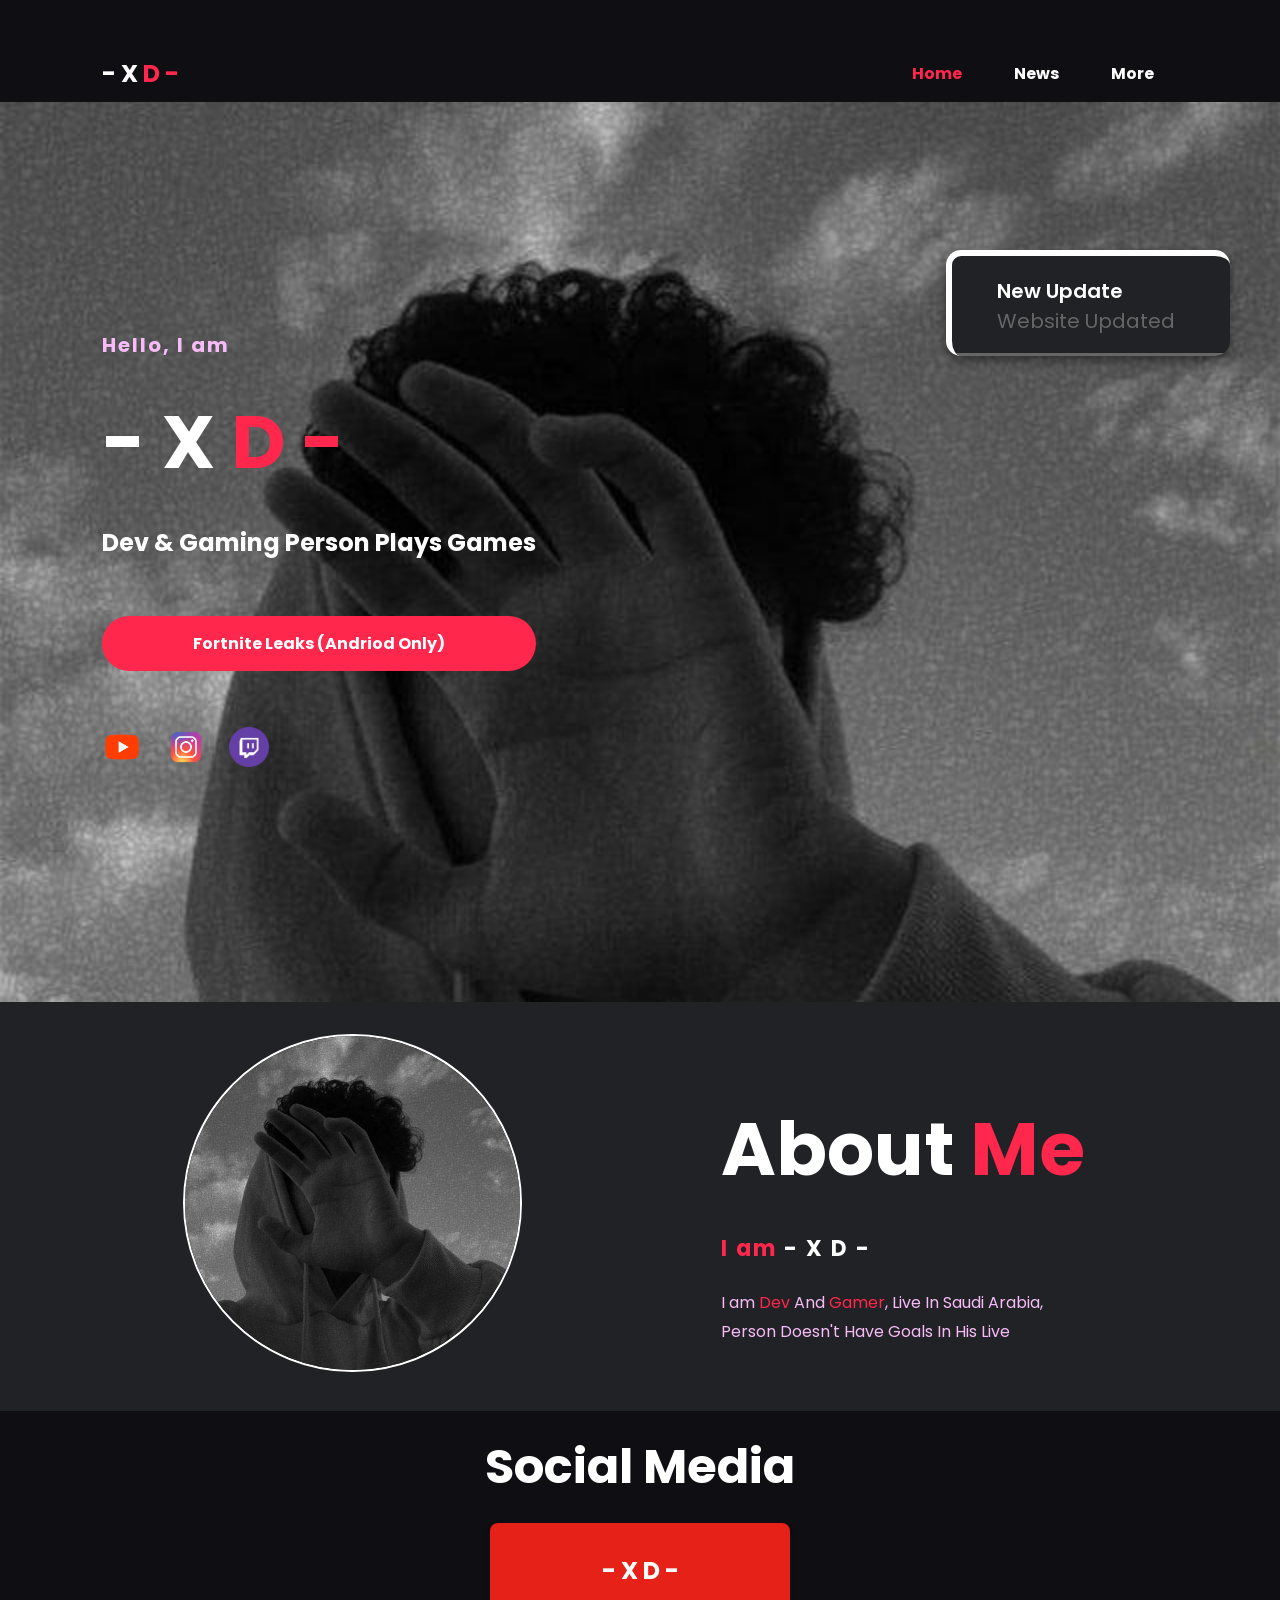
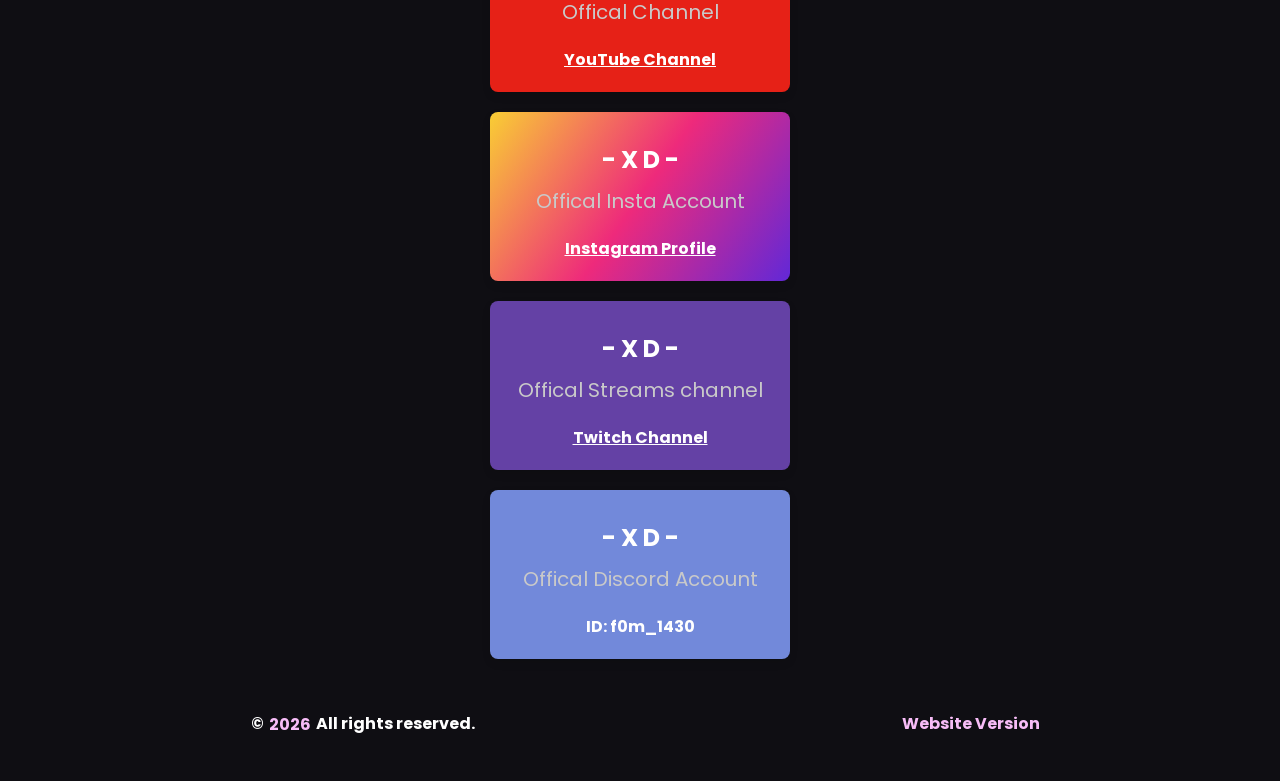
==== index.html @ 6d47ca3b "Update index.html" ====
<!DOCTYPE html>
<html lang="en">
<head>
    <meta charset="UTF-8">
    <meta http-equiv="X-UA-Compatible" content="IE=edge">
    <meta name="viewport" content="width=device-width, initial-scale=1.0">
    <!-- Css -->
    <link rel="stylesheet" href="css/style.css">
    <link rel="stylesheet" href="css/sidebar.css">
    <link rel="stylesheet" href="css/alert.css">
    <link rel="stylesheet" href="css/news.css">
    <link rel="stylesheet" href="css/header.css">
    <script src="loader.js"></script>
    <link rel="stylesheet" href="css/loader.css">
    <!-- End -->
    <script src="https://code.jquery.com/jquery-3.6.4.js"></script>
    <title>- X D -</title>
    <meta name="description" content="- X D - Offical Website">
    <meta name="keywords" content="F0m, - X D -">
    <link rel="icon" href="icons/img.gif">
</head>

<body>

    <div class="load-screen">
        <span class="loader"></span>
    </div>

    <div class="header">
        <header>
            <h2>- X <span> D -</span></h2>
            <ul>
                <li><a class="active" href="">Home</a></li>
                <li><a href="news.html">News</a></li>
                <li>
                    <a href="#">More</a>
                    <ul class="dropdown">
                        <li><a>Soon...</a></li>
                    </ul>
                </li>
            </ul>
        </header>
    </div>

    <!-- Side Menu -->
    <input type="checkbox" id="check">
        <label for="check">
        <a id="menu">Menu</a>
        <a id="cancel">Close</a>
        </label>
        <div class="sidebar">
            <header>- X D -</header>
            <ul>
                <i class="fas fa-clock"></i>
                <li><a href="index.html">Home</a></li>
                <li><a href="news.html">News</a></li>
            </ul>
        </div>
    <!-- End -->

    <!-- Alert -->
    <div class="toast show">
        <div class="toast-content">
            <div class="message">
                <span class="text text-1">New Update</span>
                <span class="text text-2">Website Updated</span>
            </div>
        </div>
        <div class="progress"></div>
        <script>
            $('.toast').addClass("show")
            setTimeout(function(){
                $('.toast').addClass("hide")
            }, 5000)
        </script>
    </div>
    <!-- End -->

    <!-- Home -->
    <section class="home">
        <div class="content">
            <div class="container-texts">
                <h4 id="test">Hello, I am</h4>
                <h1>- X<span> D -</span></h1>
                <h3>Dev & Gaming Person Plays Games</h3>

                <a href="https://f0m14.github.io/fn-leaks" class="btn" target="_blank">Fortnite Leaks (Andriod Only)</a>
                <div class="social">
                    
                    <a href="https://youtube.com/@F0m_1430" target="_blank"><img src="images/icons/youtube.png"></a>
                    <a href="https://www.instagram.com/f0m_1430/" target="_blank"><img src="images/icons/instagram.png"></a>
                    <a href="https://www.twitch.tv/f0m_14" target="_blank"><img src="images/icons/twitch.png"></a>
                </div>
            </div>
        </div>
    </section>

    <section class="about">
        <div class="container-images">
            <img src="images/f0m.jpg" class="floating" alt="- X D - Avatar">
        </div>
        <div class="container-texts">
            <h1>About <span>Me</span></h1>
            <h5> <span>I am </span>- X D -</h5>
            <p>
                I am <span>Dev</span> And <span>Gamer</span>, Live In Saudi Arabia, Person Doesn't Have Goals In His Live</a>
            </p>
        </div>
    </section>

    <section class="social-media">
        <h2>Social Media</h2>
        <div class="cardDis">
            <div class="card youtube">
                <!-- <img src="images/f0m.jpg" alt="Profile Picture"> -->
                <h2>- X D -</h2>
                <p>Offical Channel</p>
                <a href="http://www.youtube.com/@F0m_1430/" target="_blank">YouTube Channel</a>
              </div>
            
              <div class="card insta">
                <!-- <img src="images/f0m.jpg" alt="Profile Picture"> -->
                <h2>- X D -</h2>
                <p>Offical Insta Account</p>
                <a href="http://www.instagram.com/f0m_1430/" target="_blank">Instagram Profile</a>
            </div>
            
              <div class="card twitch">
                <!-- <img src="images/f0m.jpg" alt="Profile Picture"> -->
                <h2>- X D -</h2>
                <p>Offical Streams channel</p>
                <a href="https://www.twitch.tv/f0m_14" target="_blank">Twitch Channel</a>
              </div>
    
              <div class="card discord">
                <!-- <img src="images/f0m.jpg" alt="Profile Picture"> -->
                <h2>- X D -</h2>
                <p>Offical Discord Account</p>
                <a>ID: f0m_1430</a>
              </div>
        </div>
    </section>

    <footer class="footer">
        <h6>©<p id="currentYear"></p> All rights reserved.</h6>
        <a href="news.html">Website Version</a>
    </footer>
    <script>
        const currentYear = new Date().getFullYear();
        document.getElementById('currentYear').innerHTML = currentYear;
    </script>
</body>
</html>
---- css/style.css ----
@import url('https://fonts.googleapis.com/css2?family=Poppins:ital,wght@0,100;0,200;0,300;0,400;0,500;0,600;0,700;0,800;0,900;1,100;1,200;1,300;1,400;1,500;1,600;1,700;1,800;1,900&display=swap');

*{
    margin: 0;
    padding: 0;
    box-sizing: border-box;
    scroll-behavior: smooth;
}

html{
    font-family: 'Poppins', sans-serif;
    font-size: 16px;
    color: var(--lightColor);
    /* user-select: none; */
    overflow-x: hidden;
}

:root{
    --primaryColor: #ff274b;
    --secondaryColor: #f7bcf7;
    --lightColor: #fff;
    --bgColor-1: #0F0E13;
    --bgColor-2: #212226;
    --padding: 8%;
}

body {
    /* background-image: linear-gradient(to bottom right,var(--bgColor-1),var(--bgColor-2));
    background-repeat: no-repeat;
    background-position: center;
    background-size: cover; */
    background: var(--bgColor-1);
}

.padding{
    padding: 5px;
    color: #171a1c;
}

.home{
    width: 100%;
    height: 100vh;
    display: flex;
    flex-direction: column;

    background-image: url('../images/bg/homeBG.jpg');
    background-repeat: no-repeat;
    background-size: cover;
    /* background-position: center; */
}

.home h1{
    transition: 0.6s;
    user-select: none;
}

.home h1:hover{
    transform: translateX(15%);
    color: var(--primaryColor);
}

.title {
    display: flex;
    justify-content: center;
    color: white;
    font-size: 2.2em;
    font-weight: 700;
    margin-bottom: 30px;
    text-transform: uppercase;
}

.des {
    display: flex;
    justify-content: center;
    color: white;
    font-size: 1.4em;
    font-weight: 500;
    margin-bottom: 25px;
}

.floating{
    position: relative;
    animation: float 3s ease-in-out infinite;
}

@keyframes float {
    0%{transform: translateY(10%);}
    50%{transform: translateY(-10%);}
    100%{transform: translateY(10%);}
}

span{
    color: var(--primaryColor);
}

h1{
    font-size: 4.65rem;
    margin: 1.7rem 0;
}

h3{
    font-size: 1.5rem;
    margin-bottom: 3.5rem;
}

h4{
    font-size: 1.25rem;
    letter-spacing: 0.12rem;
    color: var(--secondaryColor);
}

h5{
    font-size: 1.37rem;
    margin-bottom: 1.5rem;
    letter-spacing: 2px;
}

a{
    color: var(--secondaryColor);
    text-decoration: none;
    font-weight: bold;
}

p{
    color: var(--secondaryColor);
    /* letter-spacing: 1px; */
    line-height: 1.8rem;
    font-size: 1rem;
}

.btn{
    background-color: var(--primaryColor);
    color: var(--lightColor);
    text-decoration: none;
    text-align: center;
    display: flex;
    flex-direction: column;
    font-weight: bold;
    margin-bottom: 8px;
    padding: 0.81rem 1.87rem;
    border-radius: 30px;
    border: 2px solid transparent;
    transition: 0.6s;
}

.btn:hover{
    background-color: transparent;
    border: 2px solid var(--primaryColor);
}

.content{
    flex-grow: 1;
    padding: var(--padding);
    display: flex;
    align-items: center;
    justify-content: space-between;
}

.social{
    margin-top: 3.5rem;
}

.social img{
    margin-right: 1.2rem;
    width: 2.5rem;
    transition: 0.4s;
}

.social img:hover{
    transform: scale(1.2);
}

.about{
    background-color: var(--bgColor-2);
    padding: 2rem var(--padding);
    display: flex;
    align-items: center;
    justify-content: space-around;
}

.about .container-images {
    width: 35%;
}

.about .container-images img {
    width: 90%;
    border-radius: 50%;
    border: var(--lightColor) 2px solid;
}

.about .container-texts{
    width: 35%;
}

.social-media{
    margin-left: auto;
    margin-right: auto;
    text-align: center;
    justify-content: center;
    align-items: center;
}

.social-media h2{
    font-size: 48px;
    margin-top: 20px;
    margin-bottom: 10ox;
}
.cardDis{
    display: block;
}
.card {
    max-width: 300px;
    padding: 20px;
    box-shadow: 0 4px 8px rgba(0, 0, 0, 0.1);
    text-align: center;
    background-color: #fff;
    border-radius: 8px;
    margin: 20px;
  }
  
  /* .card img {
    width: 150px;
    height: 150px;
    border-radius: 50%;
    object-fit: cover;
    margin-bottom: 15px;
  } */
  
  .card h2 {
    font-size: 24px;
    margin: 10px 0;
    /* color: #; */
  }
  
  .card p {
    font-size: 20px;
    margin-bottom: 20px;
    color: #c9c9c9;
  }

  .card a{
    text-decoration:underline;
    color: #fff;
  }
  
  .card.youtube {
    margin-left: auto;
    margin-right: auto;
    background-color: #E62117;
  }
  .card.insta {
    margin-left: auto;
    margin-right: auto;
    background: linear-gradient(125deg, #f9ce34, #ee2a7b, #6228d7);
  }
  .card.twitch {
    margin-left: auto;
    margin-right: auto;
    background-color: #6441a5;
  }
  .card.discord {
    margin-left: auto;
    margin-right: auto;
    background-color: #7289da;
  }
  .card.discord a {
    text-decoration: none;
  }

footer{
    background-color: var(--bgColor-1);
    color: var(--lightColor);
    padding: 2em;
    display: flex;
    flex-direction: row;
    justify-content: space-around;
}

.footer a{
    transition: 0.6s;
    border-radius: 4px;
}

.footer a:hover{
    transform: scale(1.15);
}

.footer p{
    margin-left: 5px;
    margin-right: 5px;
}

.footer h6{
    display: flex;
    flex-direction: row;
    font-size: medium;
    margin: 0 10px 10px;
}

/*---MIDEA---*/

@media screen and (max-width: 575px){
    /* :root{
        --padding: 1.5rem;
    } */

    html{
        font-size: 13px;
        max-width: 100%;
    }

    .about .container-images {
        display: none;
    }

    .about .container-texts{
        width: 100%;
    }
}
---- css/sidebar.css ----
.sidebar{
    position:absolute;
    left: -250px;
    width: 250px;
    height: 100%;
    z-index: 999;
    background: #22282a;
    transition: all 0.5s ease;
}

.sidebar header{
    font-size: 22px;
    color: white;
    text-align: center;
    line-height: 70px;
    background: #171a1c;
    user-select: none;
}

.sidebar ul a{
    display: block;
    height: 100%;
    width: 100%;
    line-height: 65px;
    font-size: 20px;
    color: white;
    padding-left: 40px;
    box-sizing: border-box;
    border-top: 1px solid rgba(255, 255, 255, .1);
    border-bottom: 1px solid black;
    transition: 0.4s;
}

.sidebar ul li:hover a{
    padding-left: 50px;
}

.sidebar ul a i{
    margin-right: 16px;
    list-style-type: none;
}

#check{
    display: none;
}

label #menu,label #cancel{
    position: absolute;
    cursor: pointer;
    color: #fff;
    background: #22282a;
    border-radius: 3px;

    /* PC USERS */
    display: none;
}

label #menu{
    left: 40px;
    top: 100px;
    font-size: 13px;
    color: white;
    padding: 6px 12px;
    transition: all 0.5s;
}

label #cancel{
    z-index: 1111;
    left: -195px;
    top: 100px;
    font-size: 13px;
    color: #fff;
    padding: 4px 9px;
    transition: all 0.5s ease;
}

#check:checked ~ .sidebar{
    left: 0;
}

#check:checked ~ label #menu{
    left: 250px;
    opacity: 0;
    pointer-events: none;
}

#check:checked ~ label #cancel{
    left: 195px;
}

@media (max-width: 641px){
    label #menu,label #cancel{
        display: flex;
        transform: translateY(-250%);
    }
}
---- css/alert.css ----
.toast.show{
    position: fixed;
    top: 250px;
    right: 50px;
    border-radius: 15px;
    z-index: 9999;
    background: #212226;
    padding: 20px 35px 20px 25px;
    box-shadow: 0 5px 10px rgba(0, 0, 0, 0.4);
    border-left: 6px solid #fff;
    border-top: 6px solid #fff;
    overflow: hidden;
}

.toast.hide{
    animation: hide_slide 1s ease forwards;
}

@keyframes hide_slide{
    40%{transform: translateX(0%);}
    80%{transform: translateX(-10%);}
    100%{transform: translateX(150%); display: none;}
}


.toast .toast-content{
    display: flex;
    align-items: center;
}

.toast-content .message{
    display: flex;
    flex-direction: column;
    margin: 0 20px;
}

.message .text{
    font-size: 20px;
    font-weight: 400;
    color: #666;
}

.message .text.text-1{
    font-weight: 600;
    color: #fff;
}

.toast .progress{
    position: absolute;
    bottom: 0;
    left: 0;
    height: 3px;
    width: 100%;
    background: #666;
}

.toast .progress::before{
    content: '';
    position: absolute;
    bottom: 0;
    right: 0;
    height: 100%;
    width: 100%;
    background: #fff;

    animation: progress 5s linear forwards;
}

@keyframes progress {
    100%{
        right: 100%;
    }
}

@media screen and (max-width: 575px){
    .toast.show{
        width: 100%;
        height: auto;
        left: 0;
        top: 0;
    }
}
---- css/header.css ----
.header header{
    padding-top: 2.8rem;
    padding-left: 8%;
    padding-right: 8%;
    display: flex;
    justify-content: space-between;
    align-items: center;
}

.header ul li{
    list-style-type: none;
    display: inline-block;
    margin: 1rem 1.5rem;
}

.header ul li .active{
    color: #ff274b;
    text-decoration: none;
    text-transform: capitalize;
}

.header ul li a{
    color: white;
    text-decoration: none;
    text-transform: capitalize;
    transition: 0.6s;
}

.header ul li a:hover{
    color: #ff274b;
}

.header li ul.dropdown li{
    display: block;
}

.header li ul.dropdown{
    width: 10%;
    transform: translateX(-5%);
    background: #22282a;
    position: absolute;
    z-index: 999;
    display: none;
}

.header ul li:hover ul.dropdown{
    display: block;
}



@media (max-width: 641px){
    .header header{
        display: none;
        /* left: 50%;
        transform: translateX(35%); */
    }
    .header ul li{
        display: none;
    }
}
---- css/loader.css ----
.load-screen{
    display: flex;
    align-items: center;
    justify-content: center;
    position: fixed;
    inset: 0;
    z-index: 9999;
    min-height: 90vh;
    background-color: #111;
    transition: opacity 99.9s, visibility 1s;
  }
  
  .loader{
    display: inline-block;
    width: 300px;
    height: 20px;
    border-radius: 40px;
    background-color: #fff;
    position: relative;
    overflow: hidden;
    text-align: center;
    line-height: 30px;
    color: white;
  }
  
  .loader::before{
    content: "";
    position: absolute;
    top: 0;
    left: -50px;
    width: 150%;
    height: 100%;
    background-image: linear-gradient(332deg, #0fcef5, #85f9a6);
    border-radius: inherit;
    transform: scaleX(0);
    transform-origin: left;
    animation: scale 4s infinite;
  }
  
  @keyframes scale{
    50%{
      transform: scaleX(1);
    }
    100%{
      transform: scaleX(0);
      transform-origin: right;
    }
  }
  
  .fade{
    opacity: 0;
    visibility: hidden;
  } 

  /* @media screen and (max-width: 575px){
    .loader{
      left: -12%;
      top: -12%;
    }
  } */
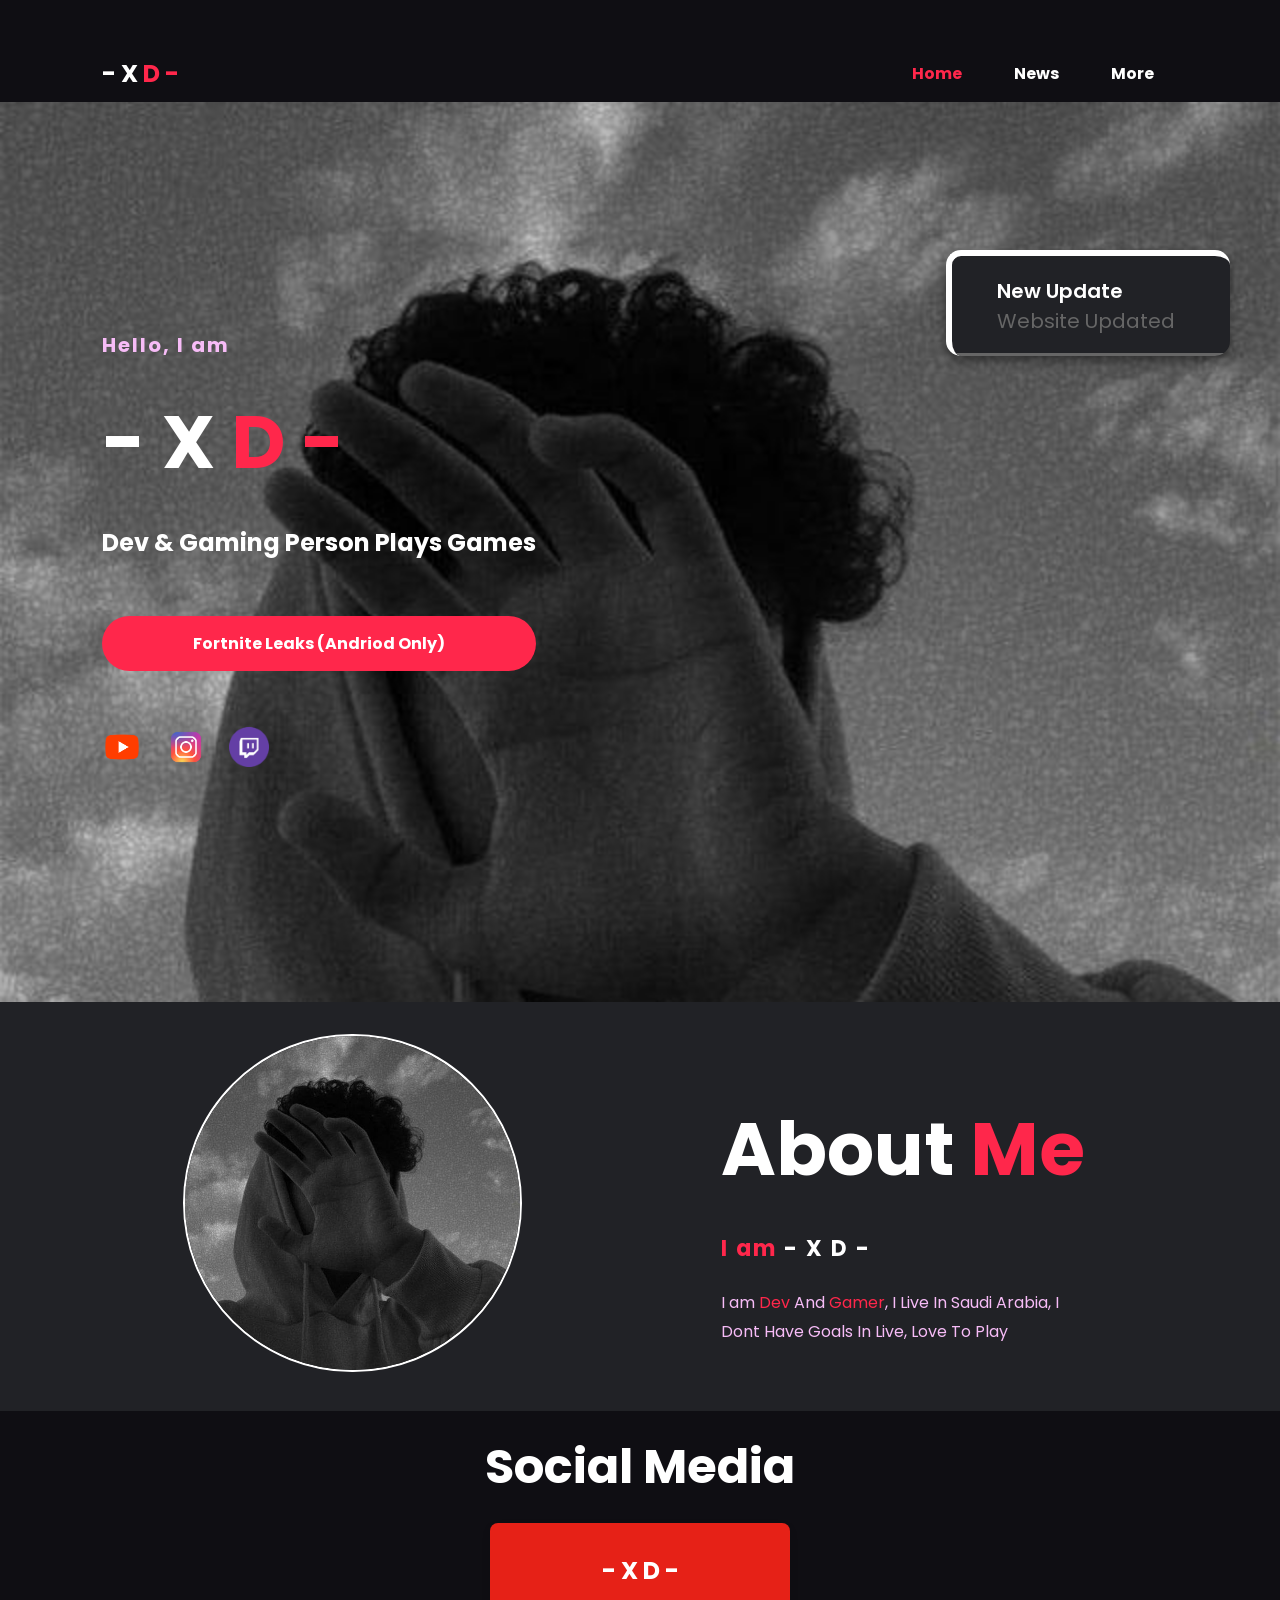
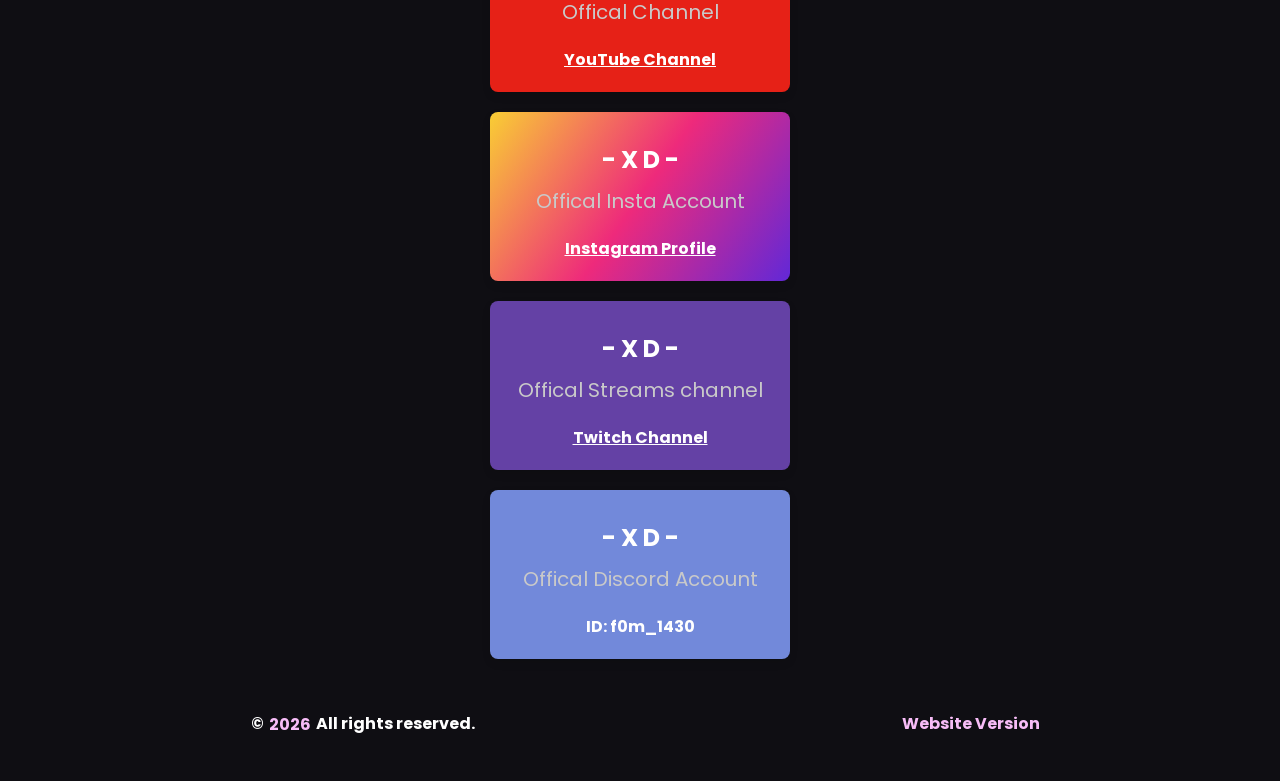
==== commit 409aed6a: "Update index.html" ====
--- a/index.html
+++ b/index.html
@@ -103,7 +103,7 @@
             <h1>About <span>Me</span></h1>
             <h5> <span>I am </span>- X D -</h5>
             <p>
-                I am <span>Dev</span> And <span>Gamer</span>, Live In Saudi Arabia, Person Doesn't Have Goals In His Live</a>
+                I am <span>Dev</span> And <span>Gamer</span>, I Live In Saudi Arabia, I Dont Have Goals In Live, Love To Play</a>
             </p>
         </div>
     </section>
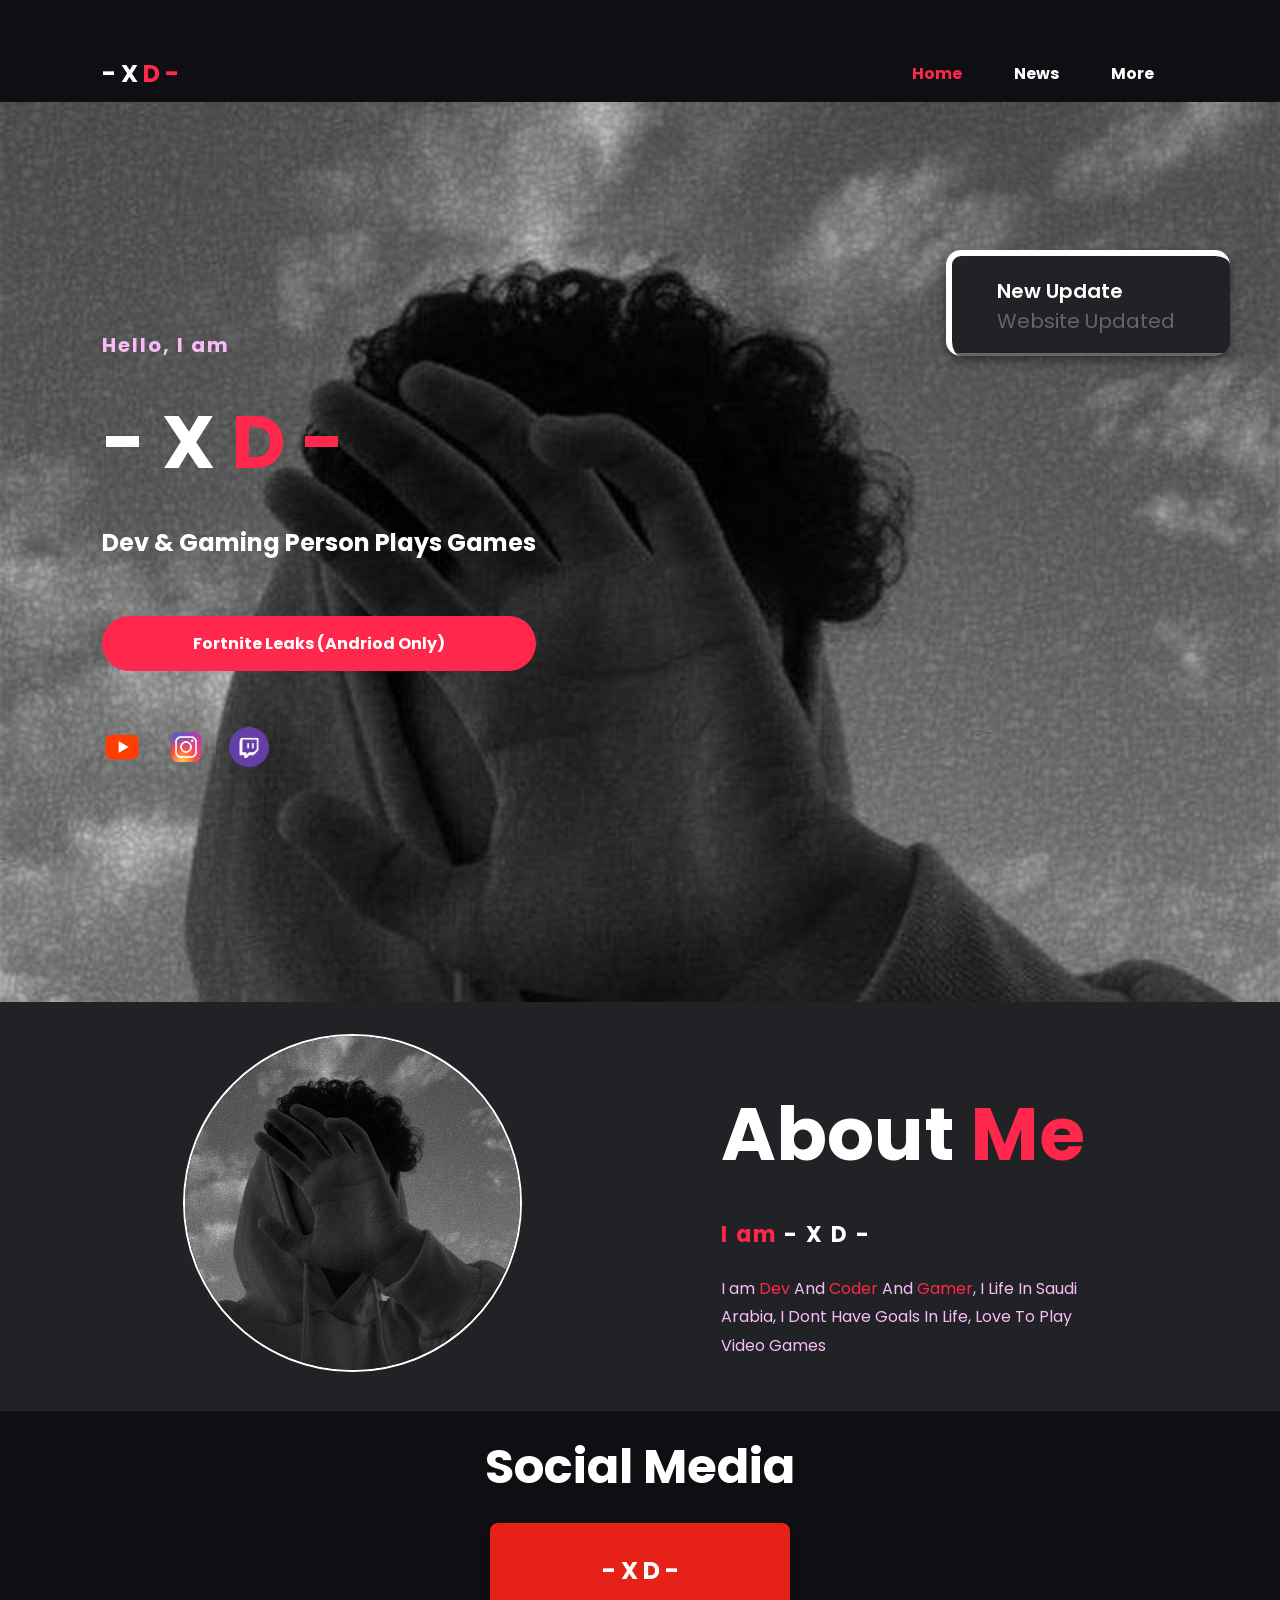
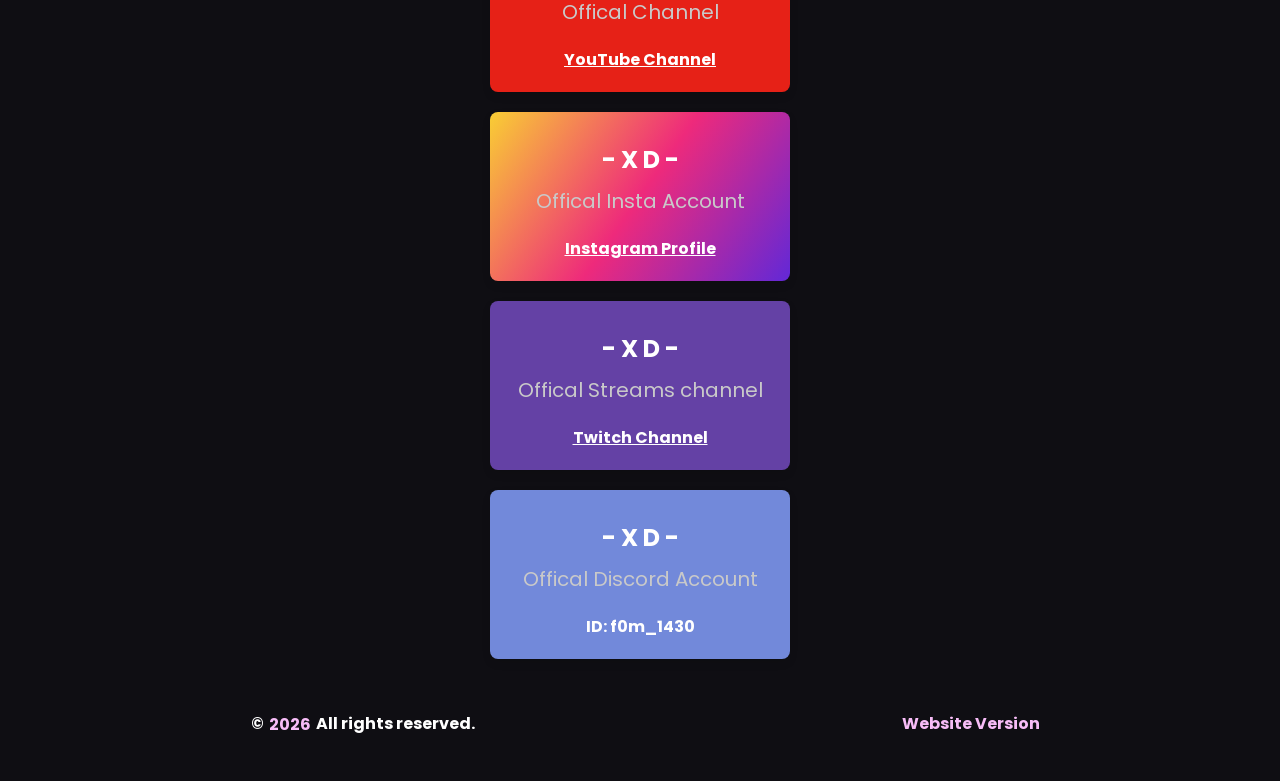
==== commit 7933fea8: "Update index.html" ====
--- a/index.html
+++ b/index.html
@@ -103,7 +103,7 @@
             <h1>About <span>Me</span></h1>
             <h5> <span>I am </span>- X D -</h5>
             <p>
-                I am <span>Dev</span> And <span>Gamer</span>, I Live In Saudi Arabia, I Dont Have Goals In Live, Love To Play</a>
+                I am <span>Dev</span> And <span>Coder</span> And <span>Gamer</span>, I Life In Saudi Arabia, I Dont Have Goals In Life, Love To Play Video Games</a>
             </p>
         </div>
     </section>
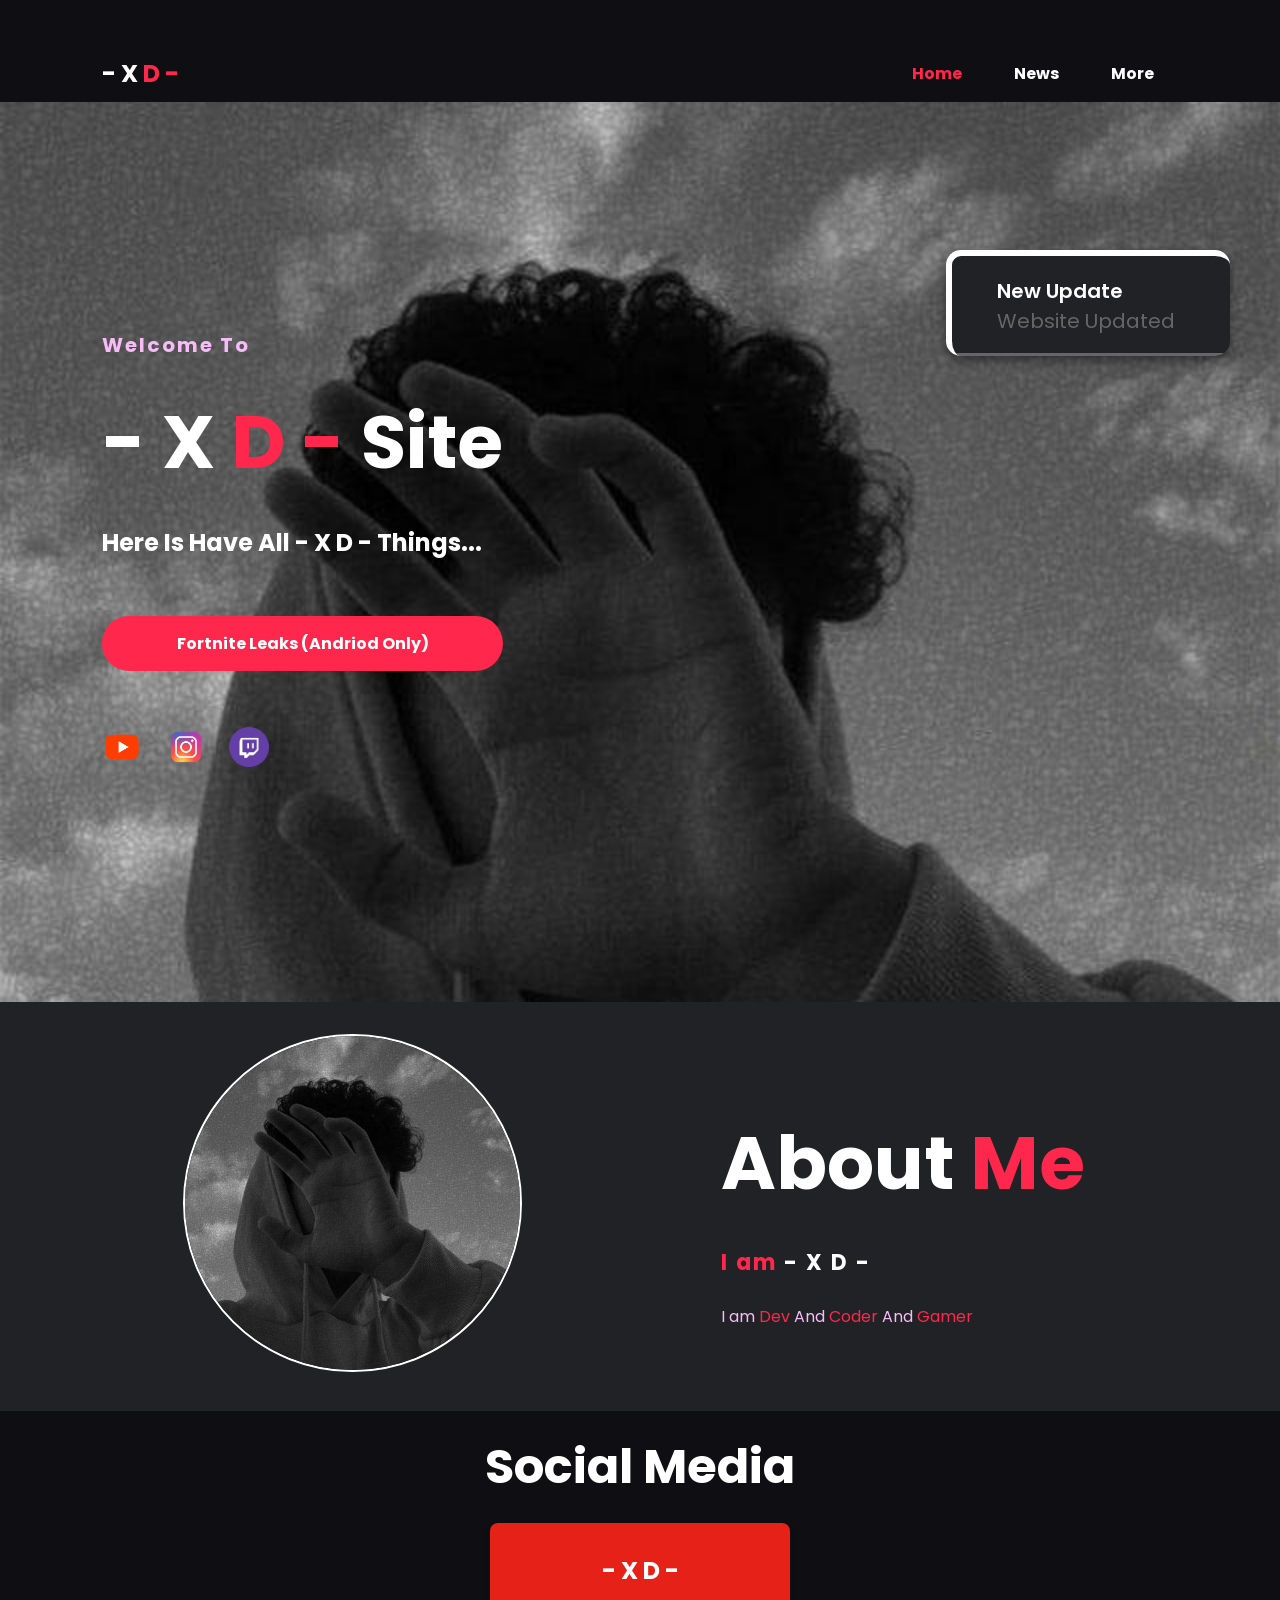
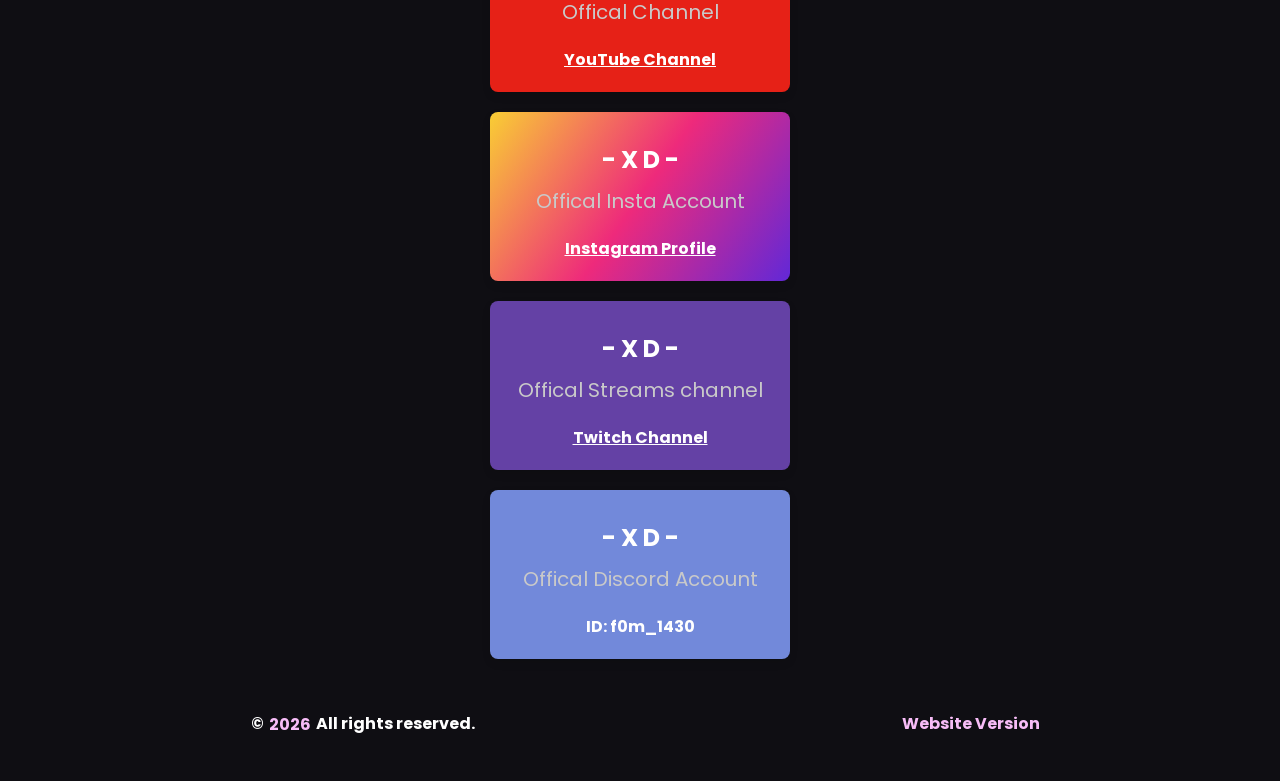
==== commit 37f8bf54: "Update index.html" ====
--- a/index.html
+++ b/index.html
@@ -80,9 +80,9 @@
     <section class="home">
         <div class="content">
             <div class="container-texts">
-                <h4 id="test">Hello, I am</h4>
-                <h1>- X<span> D -</span></h1>
-                <h3>Dev & Gaming Person Plays Games</h3>
+                <h4>Welcome To</h4>
+                <h1>- X<span> D -</span> Site</h1>
+                <h3>Here Is Have All - X D - Things...</h3>
 
                 <a href="https://f0m14.github.io/fn-leaks" class="btn" target="_blank">Fortnite Leaks (Andriod Only)</a>
                 <div class="social">
@@ -103,7 +103,7 @@
             <h1>About <span>Me</span></h1>
             <h5> <span>I am </span>- X D -</h5>
             <p>
-                I am <span>Dev</span> And <span>Coder</span> And <span>Gamer</span>, I Life In Saudi Arabia, I Dont Have Goals In Life, Love To Play Video Games</a>
+                I am <span>Dev</span> And <span>Coder</span> And <span>Gamer</span></a>
             </p>
         </div>
     </section>
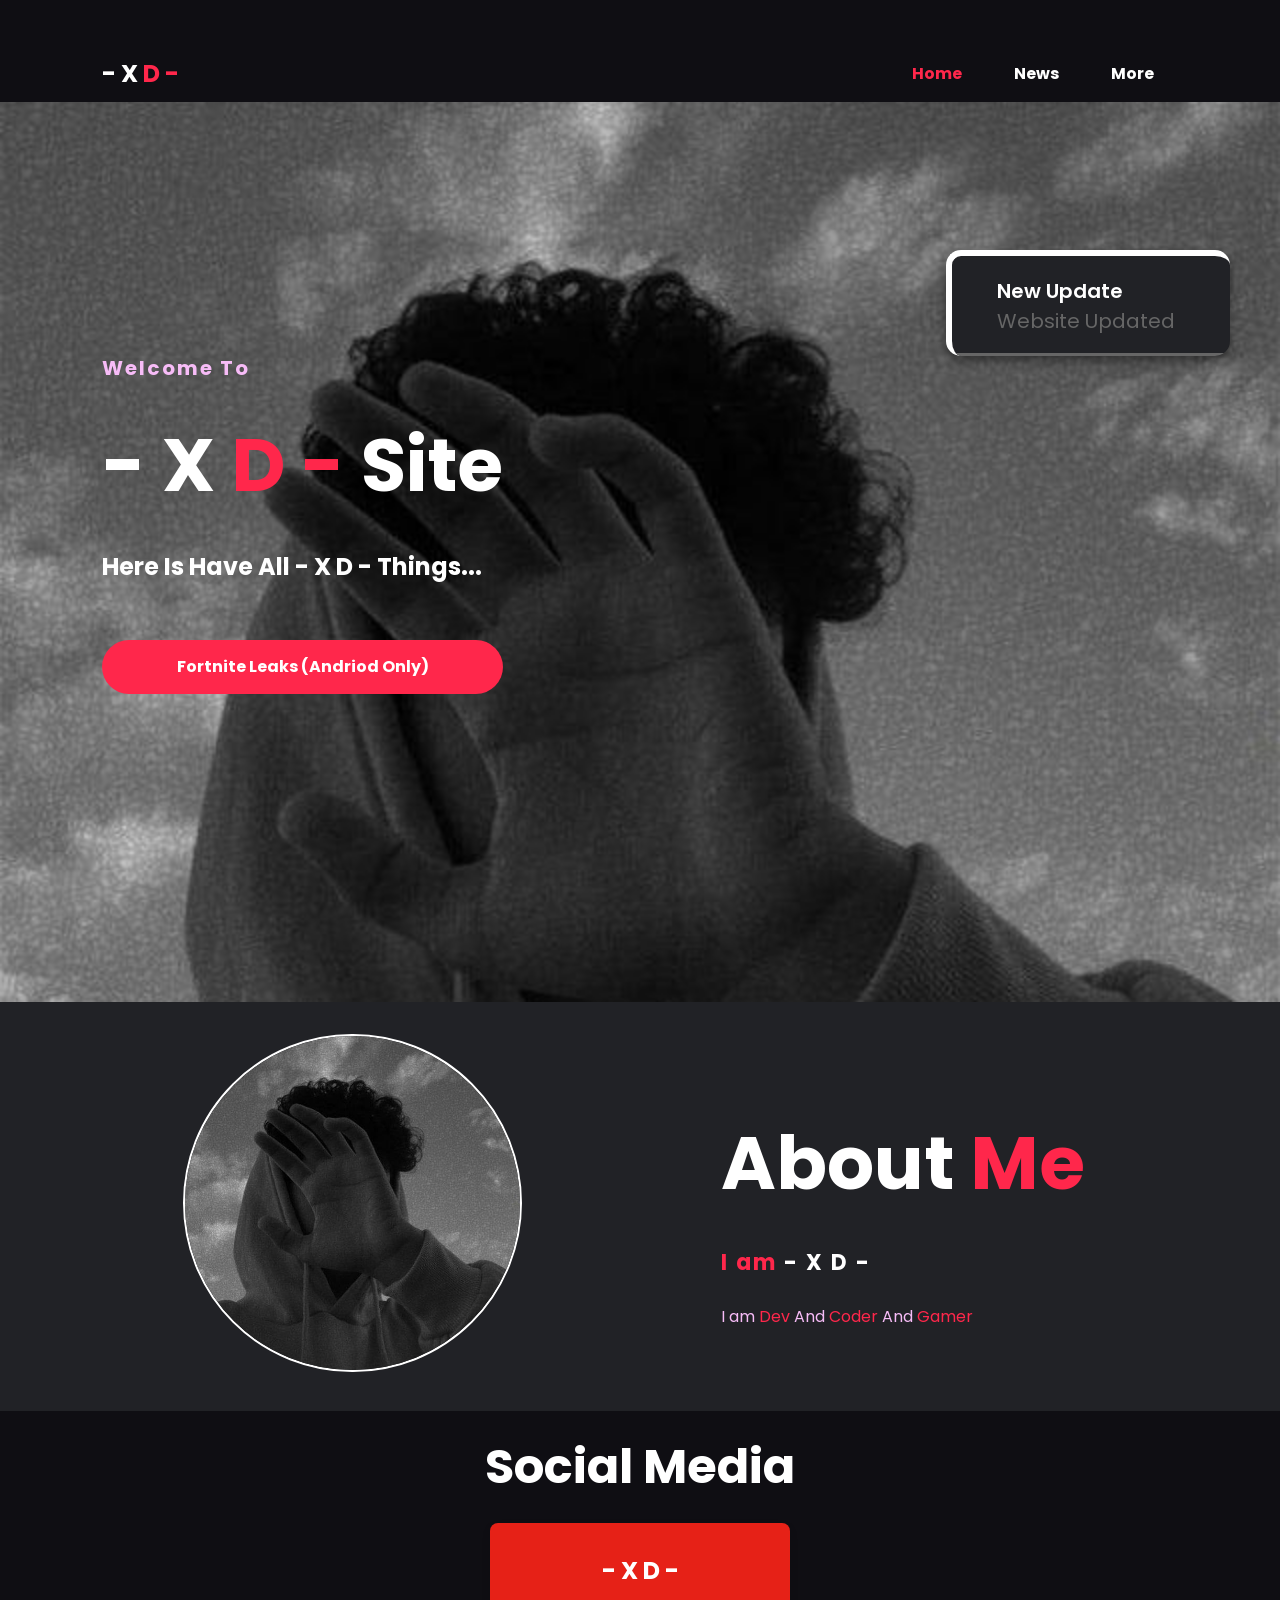
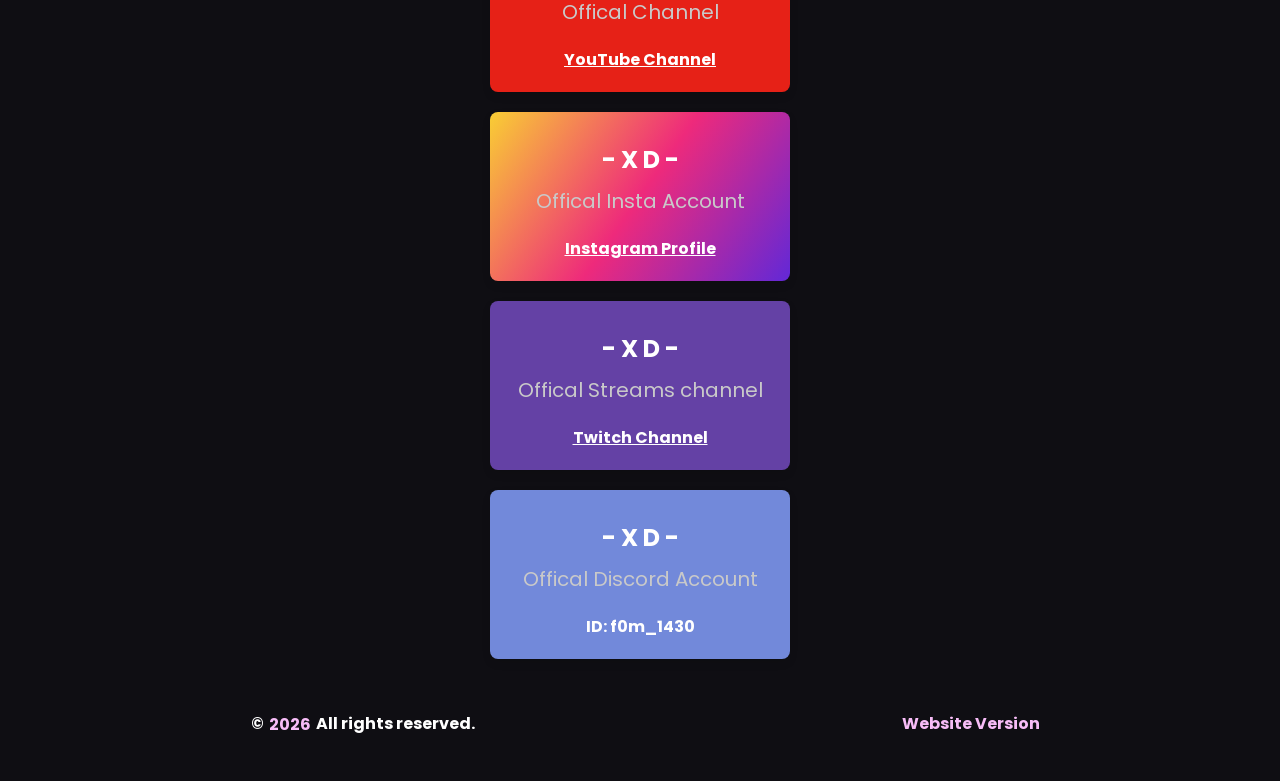
==== commit 40f64fe5: "Update index.html" ====
--- a/index.html
+++ b/index.html
@@ -87,9 +87,9 @@
                 <a href="https://f0m14.github.io/fn-leaks" class="btn" target="_blank">Fortnite Leaks (Andriod Only)</a>
                 <div class="social">
                     
-                    <a href="https://youtube.com/@F0m_1430" target="_blank"><img src="images/icons/youtube.png"></a>
+                    <!-- <a href="https://youtube.com/@F0m_1430" target="_blank"><img src="images/icons/youtube.png"></a>
                     <a href="https://www.instagram.com/f0m_1430/" target="_blank"><img src="images/icons/instagram.png"></a>
-                    <a href="https://www.twitch.tv/f0m_14" target="_blank"><img src="images/icons/twitch.png"></a>
+                    <a href="https://www.twitch.tv/f0m_14" target="_blank"><img src="images/icons/twitch.png"></a> -->
                 </div>
             </div>
         </div>
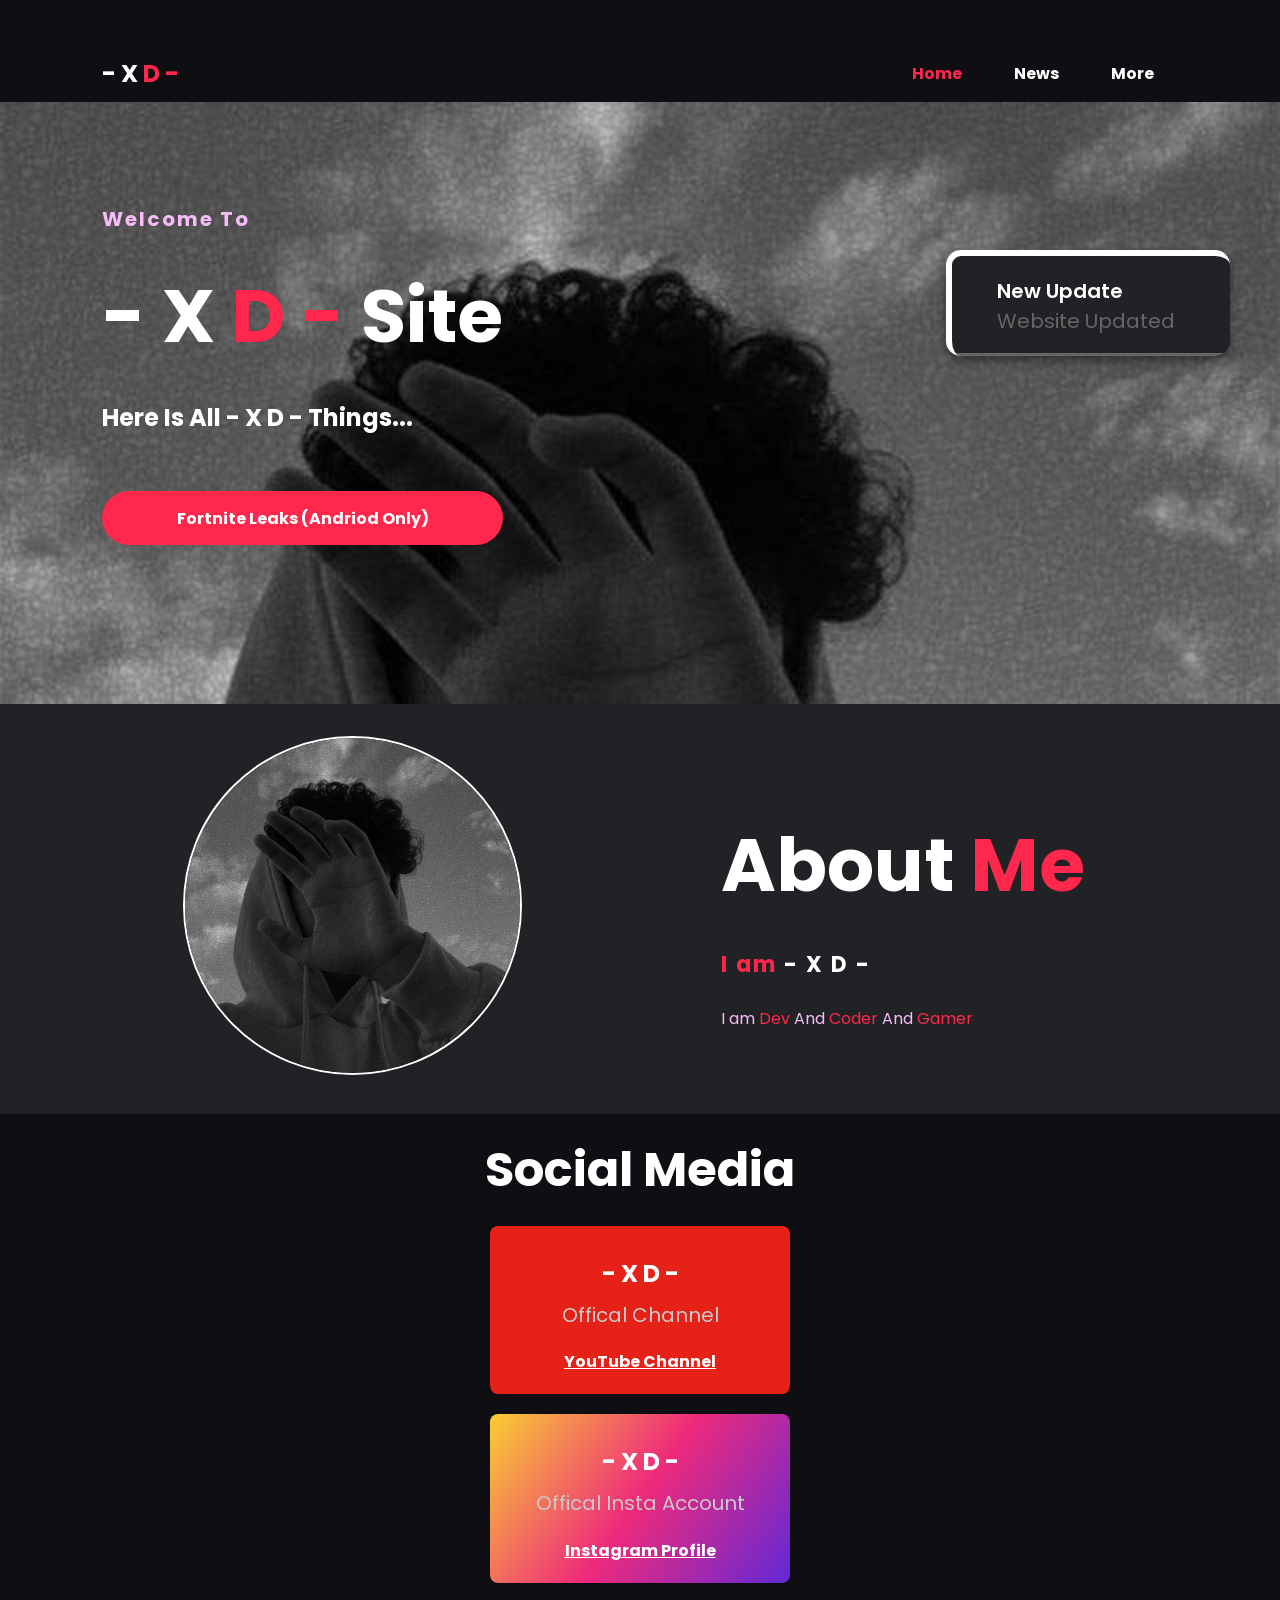
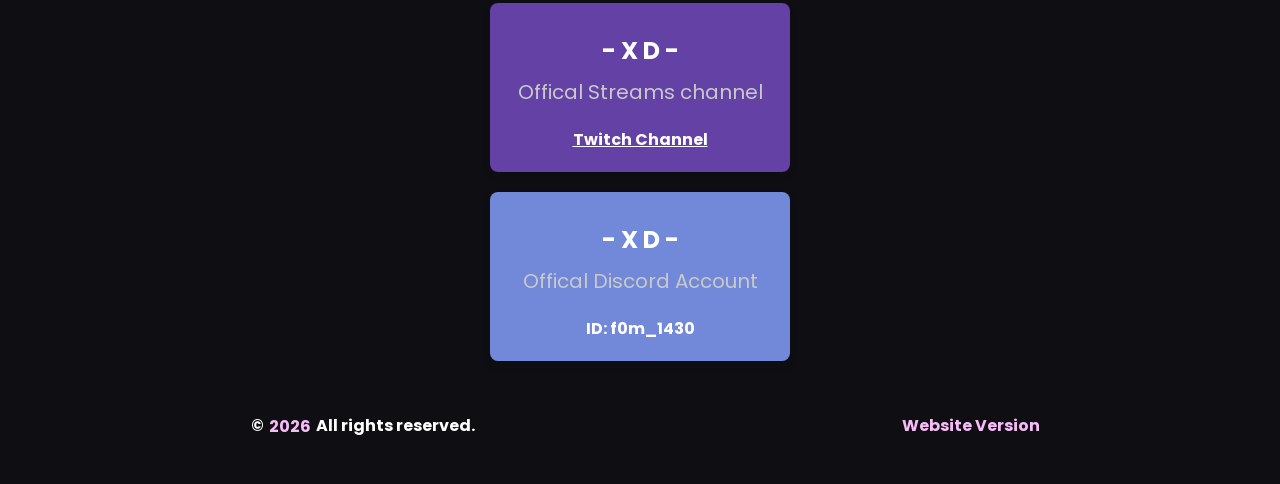
==== commit f506374f: "Update index.html" ====
--- a/index.html
+++ b/index.html
@@ -82,7 +82,7 @@
             <div class="container-texts">
                 <h4>Welcome To</h4>
                 <h1>- X<span> D -</span> Site</h1>
-                <h3>Here Is Have All - X D - Things...</h3>
+                <h3>Here Is All - X D - Things...</h3>
 
                 <a href="https://f0m14.github.io/fn-leaks" class="btn" target="_blank">Fortnite Leaks (Andriod Only)</a>
                 <div class="social">
--- a/css/style.css
+++ b/css/style.css
@@ -39,7 +39,7 @@
 
 .home{
     width: 100%;
-    height: 100vh;
+    height: auto;
     display: flex;
     flex-direction: column;
 
@@ -316,4 +316,4 @@
     .about .container-texts{
         width: 100%;
     }
-}+}
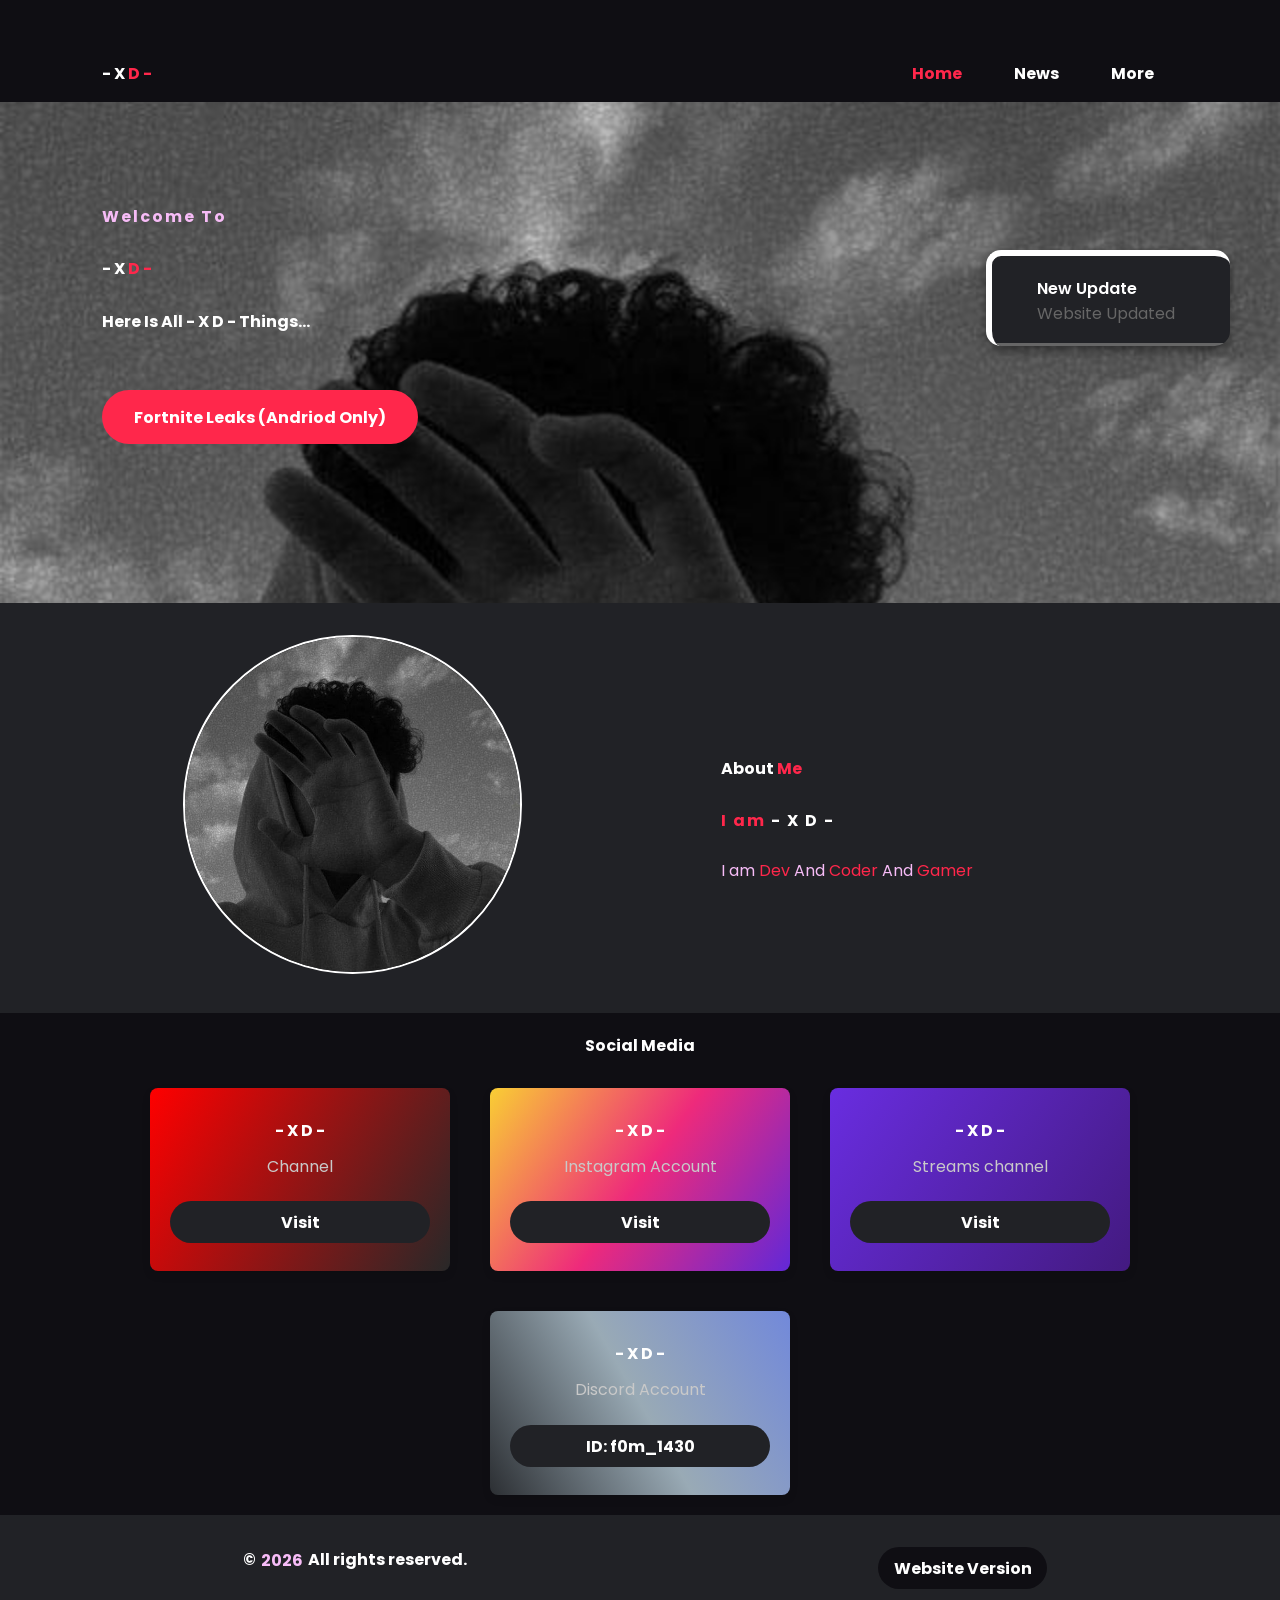
==== commit 08a315df: "Add files via upload" ====
--- a/index.html
+++ b/index.html
@@ -11,13 +11,12 @@
     <link rel="stylesheet" href="css/news.css">
     <link rel="stylesheet" href="css/header.css">
     <script src="loader.js"></script>
-    <link rel="stylesheet" href="css/loader.css">
     <!-- End -->
     <script src="https://code.jquery.com/jquery-3.6.4.js"></script>
     <title>- X D -</title>
     <meta name="description" content="- X D - Offical Website">
     <meta name="keywords" content="F0m, - X D -">
-    <link rel="icon" href="icons/img.gif">
+    <link rel="icon" href="images/f0m.jpg">
 </head>
 
 <body>
@@ -35,7 +34,7 @@
                 <li>
                     <a href="#">More</a>
                     <ul class="dropdown">
-                        <li><a>Soon...</a></li>
+                        <li><a href="settings.html">Settings</a></li>
                     </ul>
                 </li>
             </ul>
@@ -54,6 +53,7 @@
                 <i class="fas fa-clock"></i>
                 <li><a href="index.html">Home</a></li>
                 <li><a href="news.html">News</a></li>
+                <li><a href="settings.html">Settings</a></li>
             </ul>
         </div>
     <!-- End -->
@@ -81,7 +81,7 @@
         <div class="content">
             <div class="container-texts">
                 <h4>Welcome To</h4>
-                <h1>- X<span> D -</span> Site</h1>
+                <h1>- X<span> D -</span></h1>
                 <h3>Here Is All - X D - Things...</h3>
 
                 <a href="https://f0m14.github.io/fn-leaks" class="btn" target="_blank">Fortnite Leaks (Andriod Only)</a>
@@ -111,35 +111,35 @@
     <section class="social-media">
         <h2>Social Media</h2>
         <div class="cardDis">
-            <div class="card youtube">
-                <!-- <img src="images/f0m.jpg" alt="Profile Picture"> -->
-                <h2>- X D -</h2>
-                <p>Offical Channel</p>
-                <a href="http://www.youtube.com/@F0m_1430/" target="_blank">YouTube Channel</a>
-              </div>
-            
-              <div class="card insta">
-                <!-- <img src="images/f0m.jpg" alt="Profile Picture"> -->
-                <h2>- X D -</h2>
-                <p>Offical Insta Account</p>
-                <a href="http://www.instagram.com/f0m_1430/" target="_blank">Instagram Profile</a>
-            </div>
-            
-              <div class="card twitch">
-                <!-- <img src="images/f0m.jpg" alt="Profile Picture"> -->
-                <h2>- X D -</h2>
-                <p>Offical Streams channel</p>
-                <a href="https://www.twitch.tv/f0m_14" target="_blank">Twitch Channel</a>
-              </div>
-    
-              <div class="card discord">
-                <!-- <img src="images/f0m.jpg" alt="Profile Picture"> -->
-                <h2>- X D -</h2>
-                <p>Offical Discord Account</p>
-                <a>ID: f0m_1430</a>
-              </div>
+          <div class="card youtube">
+            <!-- <img src="images/f0m.jpg" alt="Profile Picture"> -->
+            <h2>- X D -</h2>
+            <p>Channel</p>
+            <a href="http://www.youtube.com/@F0m_1430/" target="_blank">Visit</a>
+          </div>
+      
+          <div class="card insta">
+            <!-- <img src="images/f0m.jpg" alt="Profile Picture"> -->
+            <h2>- X D -</h2>
+            <p>Instagram Account</p>
+            <a href="http://www.instagram.com/f0m_1430/" target="_blank">Visit</a>
+          </div>
+      
+          <div class="card twitch">
+            <!-- <img src="images/f0m.jpg" alt="Profile Picture"> -->
+            <h2>- X D -</h2>
+            <p>Streams channel</p>
+            <a href="https://www.twitch.tv/f0m_14" target="_blank">Visit</a>
+          </div>
+      
+          <div class="card discord">
+            <!-- <img src="images/f0m.jpg" alt="Profile Picture"> -->
+            <h2>- X D -</h2>
+            <p>Discord Account</p>
+            <a>ID: f0m_1430</a>
+          </div>
         </div>
-    </section>
+      </section>
 
     <footer class="footer">
         <h6>©<p id="currentYear"></p> All rights reserved.</h6>
@@ -149,5 +149,16 @@
         const currentYear = new Date().getFullYear();
         document.getElementById('currentYear').innerHTML = currentYear;
     </script>
+
+    <div style="display: none;" id="settings">
+        <h1 style="margin-bottom: 20px; font-size: 32px;">Font Manager</h1>
+        <label for="font-size">Text Size:</label>
+        <input type="range" id="font-size" min="12" max="24" value="16" step="1">
+        <p>Font Size: <span id="font-size-text"></span></p>
+        
+        <a style="margin-top: 20px;" href="index.html" class="btn" id="back">Back</a>
+
+    </div>
+    <script src="settings.js"></script>
 </body>
-</html>
+</html>
--- a/css/style.css
+++ b/css/style.css
@@ -22,6 +22,9 @@
     --bgColor-1: #0F0E13;
     --bgColor-2: #212226;
     --padding: 8%;
+
+    --loader-color-1: #85f9a6;
+    --loader-color-2: #0fcef5;
 }
 
 body {
@@ -30,6 +33,7 @@
     background-position: center;
     background-size: cover; */
     background: var(--bgColor-1);
+    transition: 1s ease-in-out;
 }
 
 .padding{
@@ -192,39 +196,44 @@
     width: 35%;
 }
 
-.social-media{
+.social-media {
     margin-left: auto;
     margin-right: auto;
     text-align: center;
     justify-content: center;
     align-items: center;
-}
-
-.social-media h2{
+  }
+  
+  .social-media h2 {
     font-size: 48px;
     margin-top: 20px;
-    margin-bottom: 10ox;
-}
-.cardDis{
-    display: block;
-}
-.card {
-    max-width: 300px;
+    margin-bottom: 10px;
+  }
+  
+  .cardDis {
+    display: flex;
+    flex-wrap: wrap;
+    justify-content: center;
+  }
+  
+  .card {
+    width: 300px;
     padding: 20px;
     box-shadow: 0 4px 8px rgba(0, 0, 0, 0.1);
     text-align: center;
-    background-color: #fff;
+    background-color: #ccc;
+    /* border: #fff 1px solid; */
     border-radius: 8px;
     margin: 20px;
   }
   
-  /* .card img {
+  .card img {
     width: 150px;
     height: 150px;
     border-radius: 50%;
     object-fit: cover;
     margin-bottom: 15px;
-  } */
+  }
   
   .card h2 {
     font-size: 24px;
@@ -237,52 +246,81 @@
     margin-bottom: 20px;
     color: #c9c9c9;
   }
-
-  .card a{
-    text-decoration:underline;
-    color: #fff;
+  
+  .card a {
+    background-color: var(--bgColor-2);
+    color: var(--lightColor);
+    text-decoration: none;
+    text-align: center;
+    display: flex;
+    flex-direction: column;
+    font-weight: bold;
+    margin-bottom: 8px;
+    padding: 0.41rem 0.87rem;
+    border-radius: 30px;
+    border: 2px solid transparent;
+    transition: 0.6s;
+  }
+
+  .card a:hover{
+    background-color: transparent;
+    border: 2px solid #fff;
   }
   
   .card.youtube {
-    margin-left: auto;
-    margin-right: auto;
-    background-color: #E62117;
-  }
+    background:linear-gradient(120deg, #ff0000, #282828);
+  }
+  
   .card.insta {
-    margin-left: auto;
-    margin-right: auto;
     background: linear-gradient(125deg, #f9ce34, #ee2a7b, #6228d7);
   }
+  
   .card.twitch {
-    margin-left: auto;
-    margin-right: auto;
-    background-color: #6441a5;
-  }
+    background: linear-gradient(125deg, #692de0, #431a80);
+  }
+  
   .card.discord {
-    margin-left: auto;
-    margin-right: auto;
-    background-color: #7289da;
-  }
+    background: linear-gradient(-120deg, #7289da, #99aab5, #2c2f33);
+  }
+  
   .card.discord a {
     text-decoration: none;
   }
+  
+  @media (max-width: 768px) {
+    .cardDis {
+      flex-direction: column;
+      align-items: center;
+    }
+  }
 
 footer{
+    background-color: var(--bgColor-2);
+    color: var(--lightColor);
+    padding: 2em;
+    display: flex;
+    flex-direction: row;
+    justify-content: space-around;
+}
+
+.footer a{
     background-color: var(--bgColor-1);
     color: var(--lightColor);
-    padding: 2em;
-    display: flex;
-    flex-direction: row;
-    justify-content: space-around;
-}
-
-.footer a{
+    text-decoration: none;
+    text-align: center;
+    display: flex;
+    flex-direction: column;
+    font-weight: bold;
+    margin-bottom: 8px;
+    padding: 0.41rem 0.87rem;
+    border-radius: 30px;
+    border: 2px solid transparent;
     transition: 0.6s;
-    border-radius: 4px;
 }
 
 .footer a:hover{
-    transform: scale(1.15);
+    background-color: transparent;
+    border: 2px solid #fff;
 }
 
 .footer p{
@@ -317,3 +355,80 @@
         width: 100%;
     }
 }
+
+/* Settings style */
+#settings{
+    top: 0;
+    padding: var(--padding);
+    background: var(--bgColor-2);
+    border-radius: 20px;
+    border: var(--lightColor) 1px solid;
+    margin-left: auto;
+    margin-right: auto;
+    transform: translateY(50%);
+    width: 50%;
+    align-items: center;
+    text-align: center;
+}
+
+/* loader */
+.load-screen{
+    display: flex;
+    align-items: center;
+    justify-content: center;
+    position: fixed;
+    inset: 0;
+    z-index: 9999;
+    min-height: 90vh;
+    background-color: #111;
+    transition: opacity 99.9s, visibility 1s;
+  }
+  
+  .loader{
+    display: inline-block;
+    width: 300px;
+    height: 20px;
+    border-radius: 40px;
+    background-color: #fff;
+    position: relative;
+    overflow: hidden;
+    text-align: center;
+    line-height: 30px;
+    color: white;
+  }
+  
+  .loader::before{
+    content: "";
+    position: absolute;
+    top: 0;
+    left: -50px;
+    width: 150%;
+    height: 100%;
+    background-image: linear-gradient(332deg, var(--loader-color-1), var(--loader-color-2));
+    border-radius: inherit;
+    transform: scaleX(0);
+    transform-origin: left;
+    animation: scale 4s infinite;
+  }
+  
+  @keyframes scale{
+    50%{
+      transform: scaleX(1);
+    }
+    100%{
+      transform: scaleX(0);
+      transform-origin: right;
+    }
+  }
+  
+  .fade{
+    opacity: 0;
+    visibility: hidden;
+  } 
+
+  /* @media screen and (max-width: 575px){
+    .loader{
+      left: -12%;
+      top: -12%;
+    }
+  } */
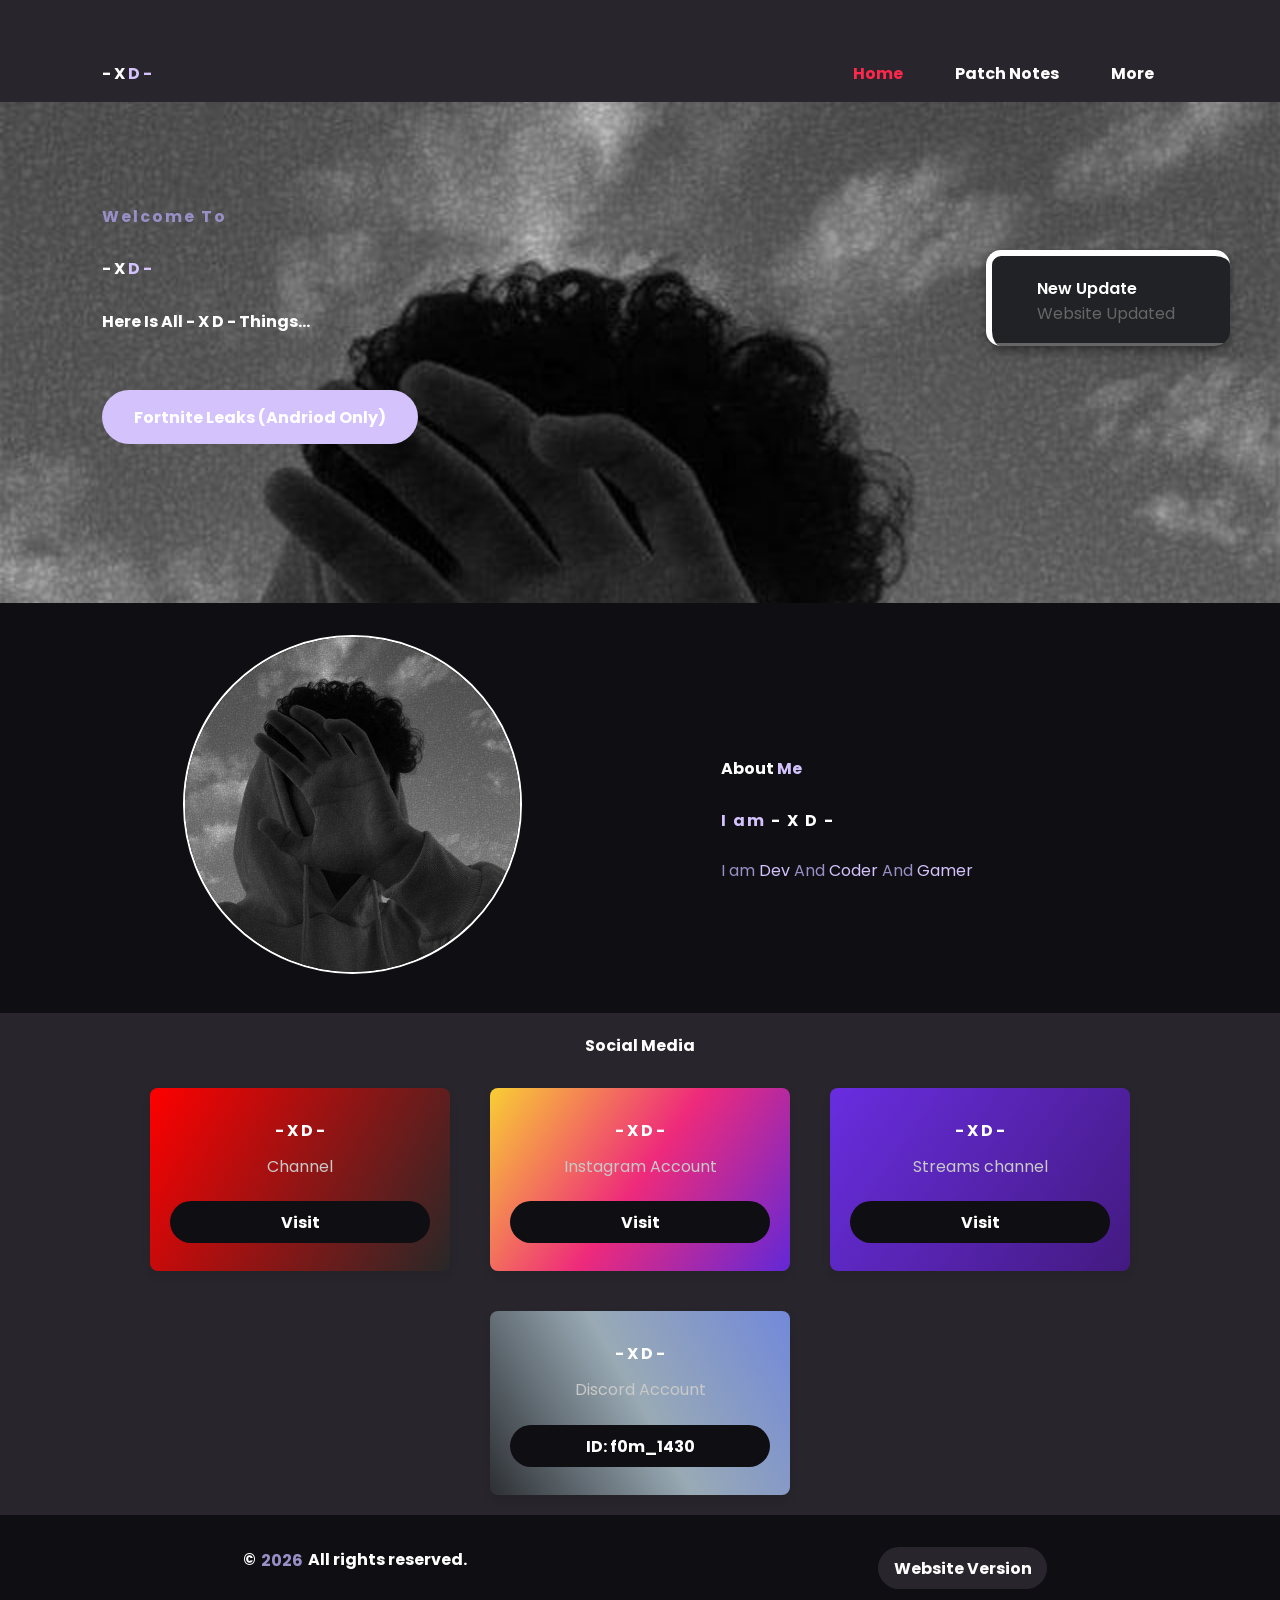
==== commit 8dc6f9fd: "Update index.html" ====
--- a/index.html
+++ b/index.html
@@ -30,7 +30,7 @@
             <h2>- X <span> D -</span></h2>
             <ul>
                 <li><a class="active" href="">Home</a></li>
-                <li><a href="news.html">News</a></li>
+                <li><a href="news.html">Patch Notes</a></li>
                 <li>
                     <a href="#">More</a>
                     <ul class="dropdown">
@@ -52,7 +52,7 @@
             <ul>
                 <i class="fas fa-clock"></i>
                 <li><a href="index.html">Home</a></li>
-                <li><a href="news.html">News</a></li>
+                <li><a href="news.html">Patch Notes</a></li>
                 <li><a href="settings.html">Settings</a></li>
             </ul>
         </div>
@@ -161,4 +161,4 @@
     </div>
     <script src="settings.js"></script>
 </body>
-</html>+</html>
--- a/css/style.css
+++ b/css/style.css
@@ -16,15 +16,15 @@
 }
 
 :root{
-    --primaryColor: #ff274b;
-    --secondaryColor: #f7bcf7;
+    --primaryColor: #D4C2FC;
+    --secondaryColor: #998FC7;
     --lightColor: #fff;
-    --bgColor-1: #0F0E13;
-    --bgColor-2: #212226;
+    --bgColor-1: #28262C;
+    --bgColor-2: #0F0E13;
     --padding: 8%;
 
-    --loader-color-1: #85f9a6;
-    --loader-color-2: #0fcef5;
+    --loader-color-1: #F9F5FF;
+    --loader-color-2: #14248A;
 }
 
 body {
@@ -37,7 +37,7 @@
 }
 
 .padding{
-    padding: 5px;
+    padding: var(--padding);
     color: #171a1c;
 }
 
@@ -84,7 +84,7 @@
 
 .floating{
     position: relative;
-    animation: float 3s ease-in-out infinite;
+    animation: float 5s ease-in-out infinite;
 }
 
 @keyframes float {
@@ -431,4 +431,4 @@
       left: -12%;
       top: -12%;
     }
-  } */+  } */
